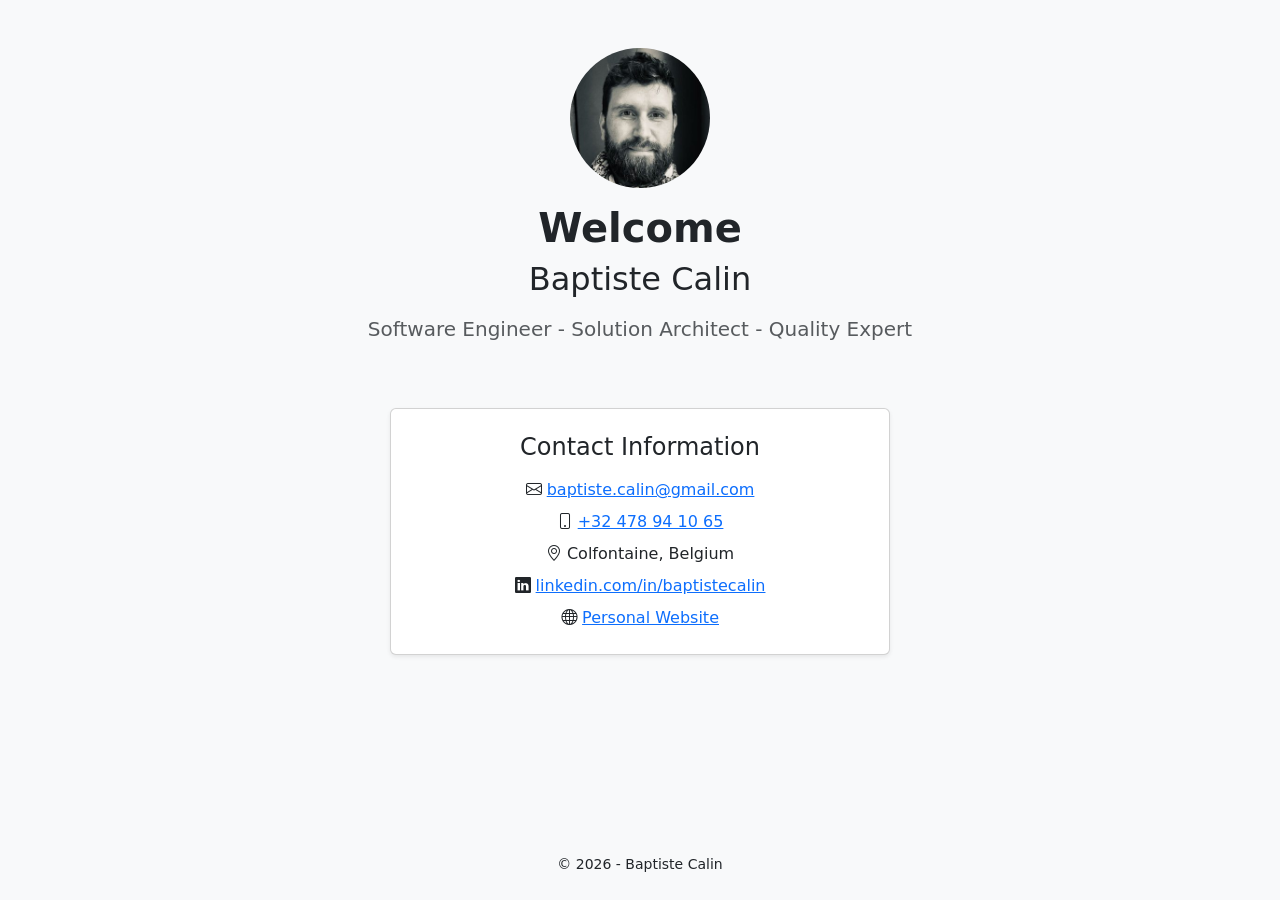
==== index-2.html @ 8c0a4436 "Reset web site" ====
<!DOCTYPE html>
<html lang="en">
  <head>
    <meta charset="UTF-8" />
    <title>Welcome - Baptiste Calin</title>
    <meta name="viewport" content="width=device-width, initial-scale=1" />

    <!-- Bootstrap CSS -->
    <link
      href="https://cdn.jsdelivr.net/npm/bootstrap@5.3.2/dist/css/bootstrap.min.css"
      rel="stylesheet"
    />

    <!-- Bootstrap Icons -->
    <link
      rel="stylesheet"
      href="https://cdn.jsdelivr.net/npm/bootstrap-icons@1.13.1/font/bootstrap-icons.min.css"
    />
  </head>

  <body class="bg-light d-flex flex-column min-vh-100">

    <!-- HEADER -->
    <header class="container text-center py-5">
      <img
        src="images/photo_profile-300x300.jpg"
        alt="Profile photo"
        class="rounded-circle mb-3"
        width="140"
        height="140"
      />

      <h1 class="fw-bold">Welcome</h1>
      <h2 class="mb-3">Baptiste Calin</h2>
      <p class="lead text-muted">
        Software Engineer - Solution Architect - Quality Expert
      </p>
    </header>

    <!-- CONTACT -->
    <main class="container text-center">
      <div class="card shadow-sm p-4 mx-auto" style="max-width: 500px;">
        <h4 class="mb-3">Contact Information</h4>

        <p class="mb-2">
          <i class="bi bi-envelope"></i>
          <a href="mailto:baptiste.calin@gmail.com">
            baptiste.calin@gmail.com
          </a>
        </p>

        <p class="mb-2">
          <i class="bi bi-phone"></i>
          <a href="tel:+32478941065">+32 478 94 10 65</a>
        </p>

        <p class="mb-2">
          <i class="bi bi-geo-alt"></i>
          Colfontaine, Belgium
        </p>

        <p class="mb-2">
          <i class="bi bi-linkedin"></i>
          <a
            href="https://www.linkedin.com/in/baptistecalin"
            target="_blank"
          >
            linkedin.com/in/baptistecalin
          </a>
        </p>

        <p class="mb-0">
          <i class="bi bi-globe"></i>
          <a href="https://baptistecalin.github.io" target="_blank">
            Personal Website
          </a>
        </p>
      </div>
    </main>

    <!-- FOOTER -->
    <footer class="text-center py-4 mt-auto">
      <small>&copy; 2026 - Baptiste Calin</small>
    </footer>

  </body>
</html>
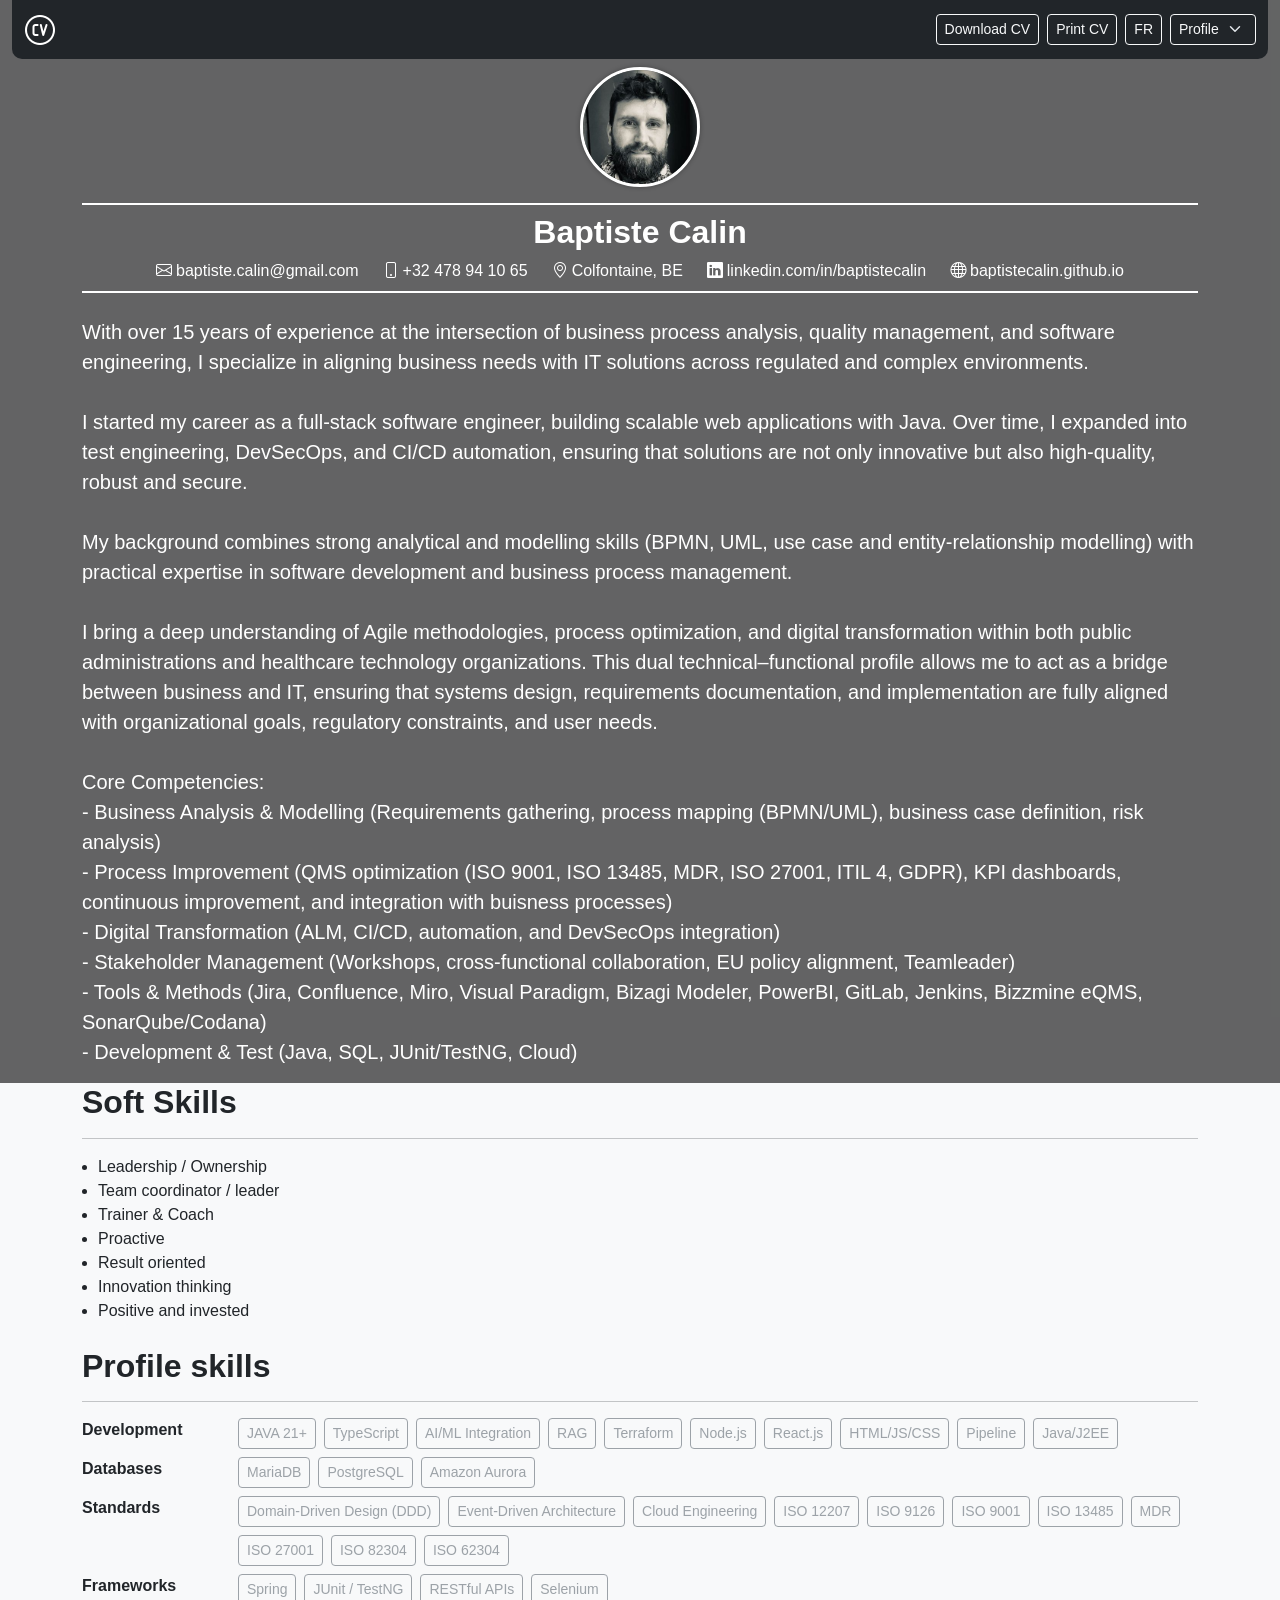
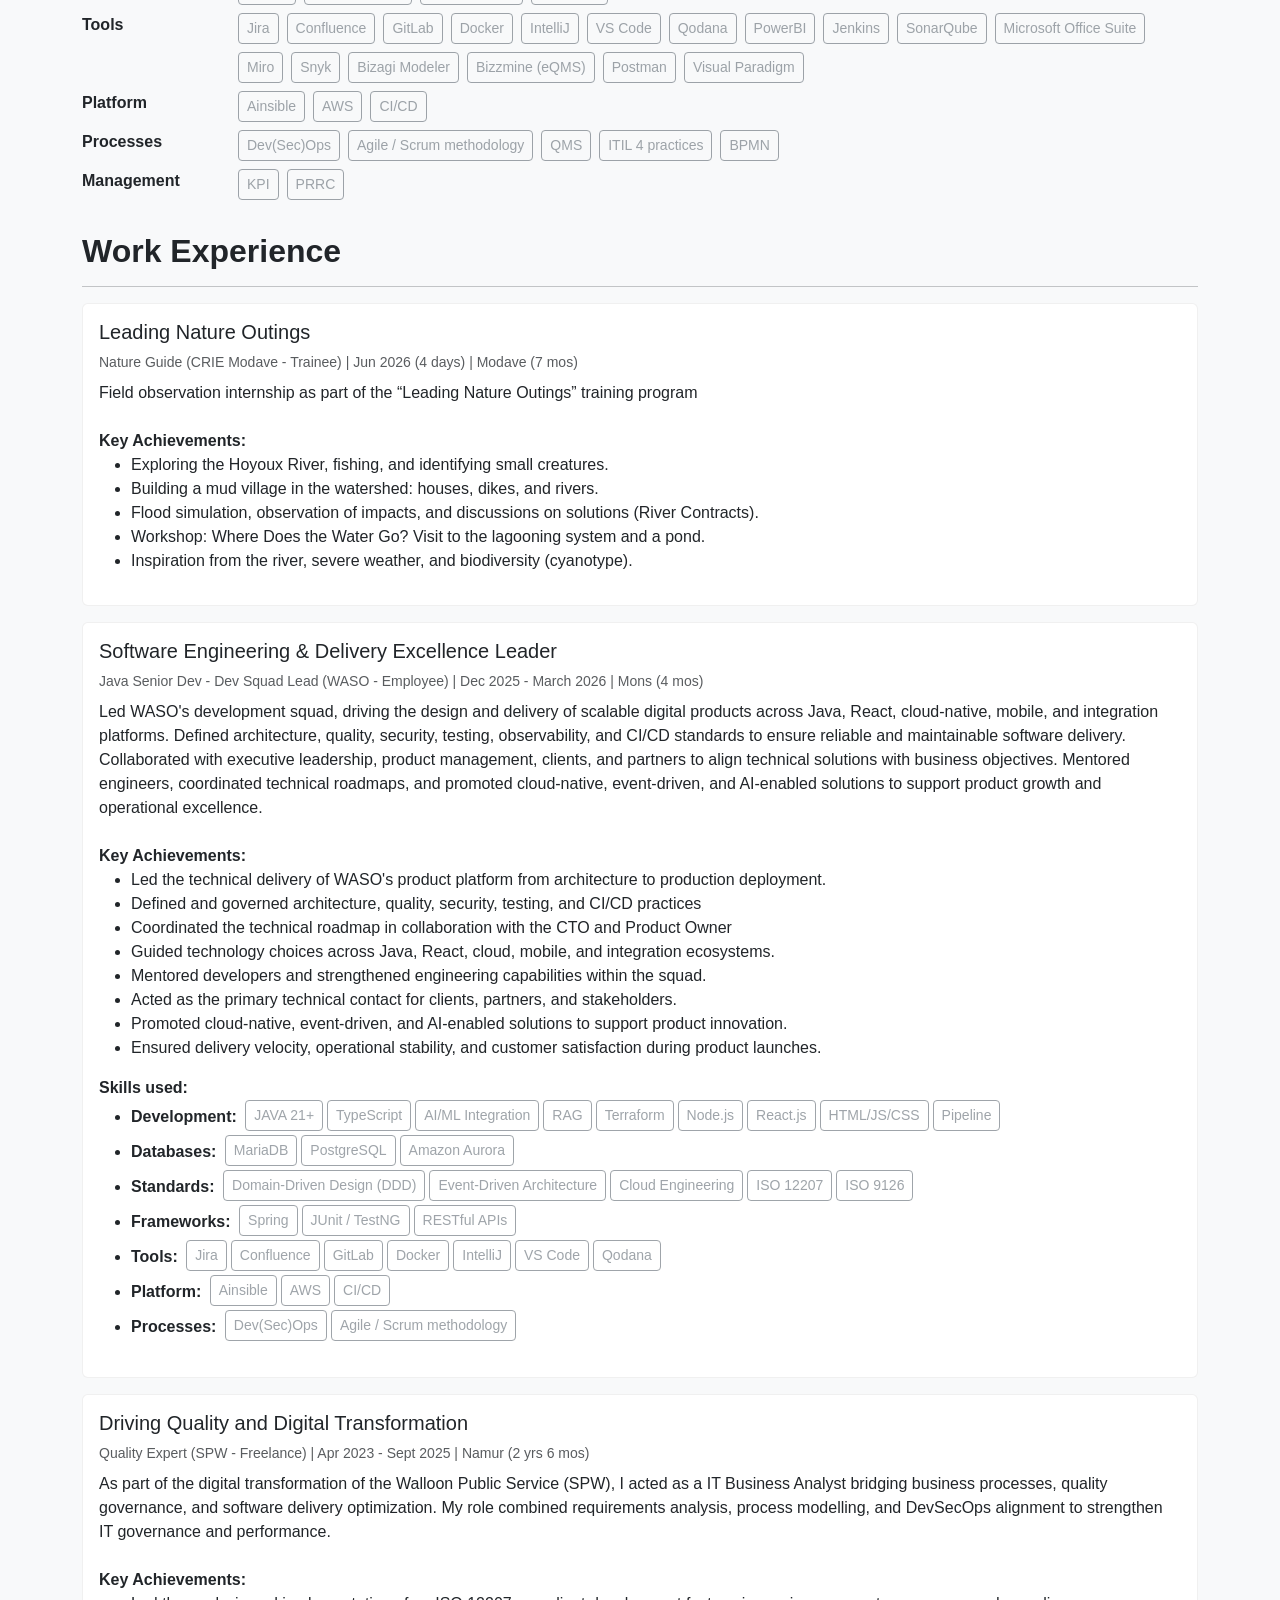
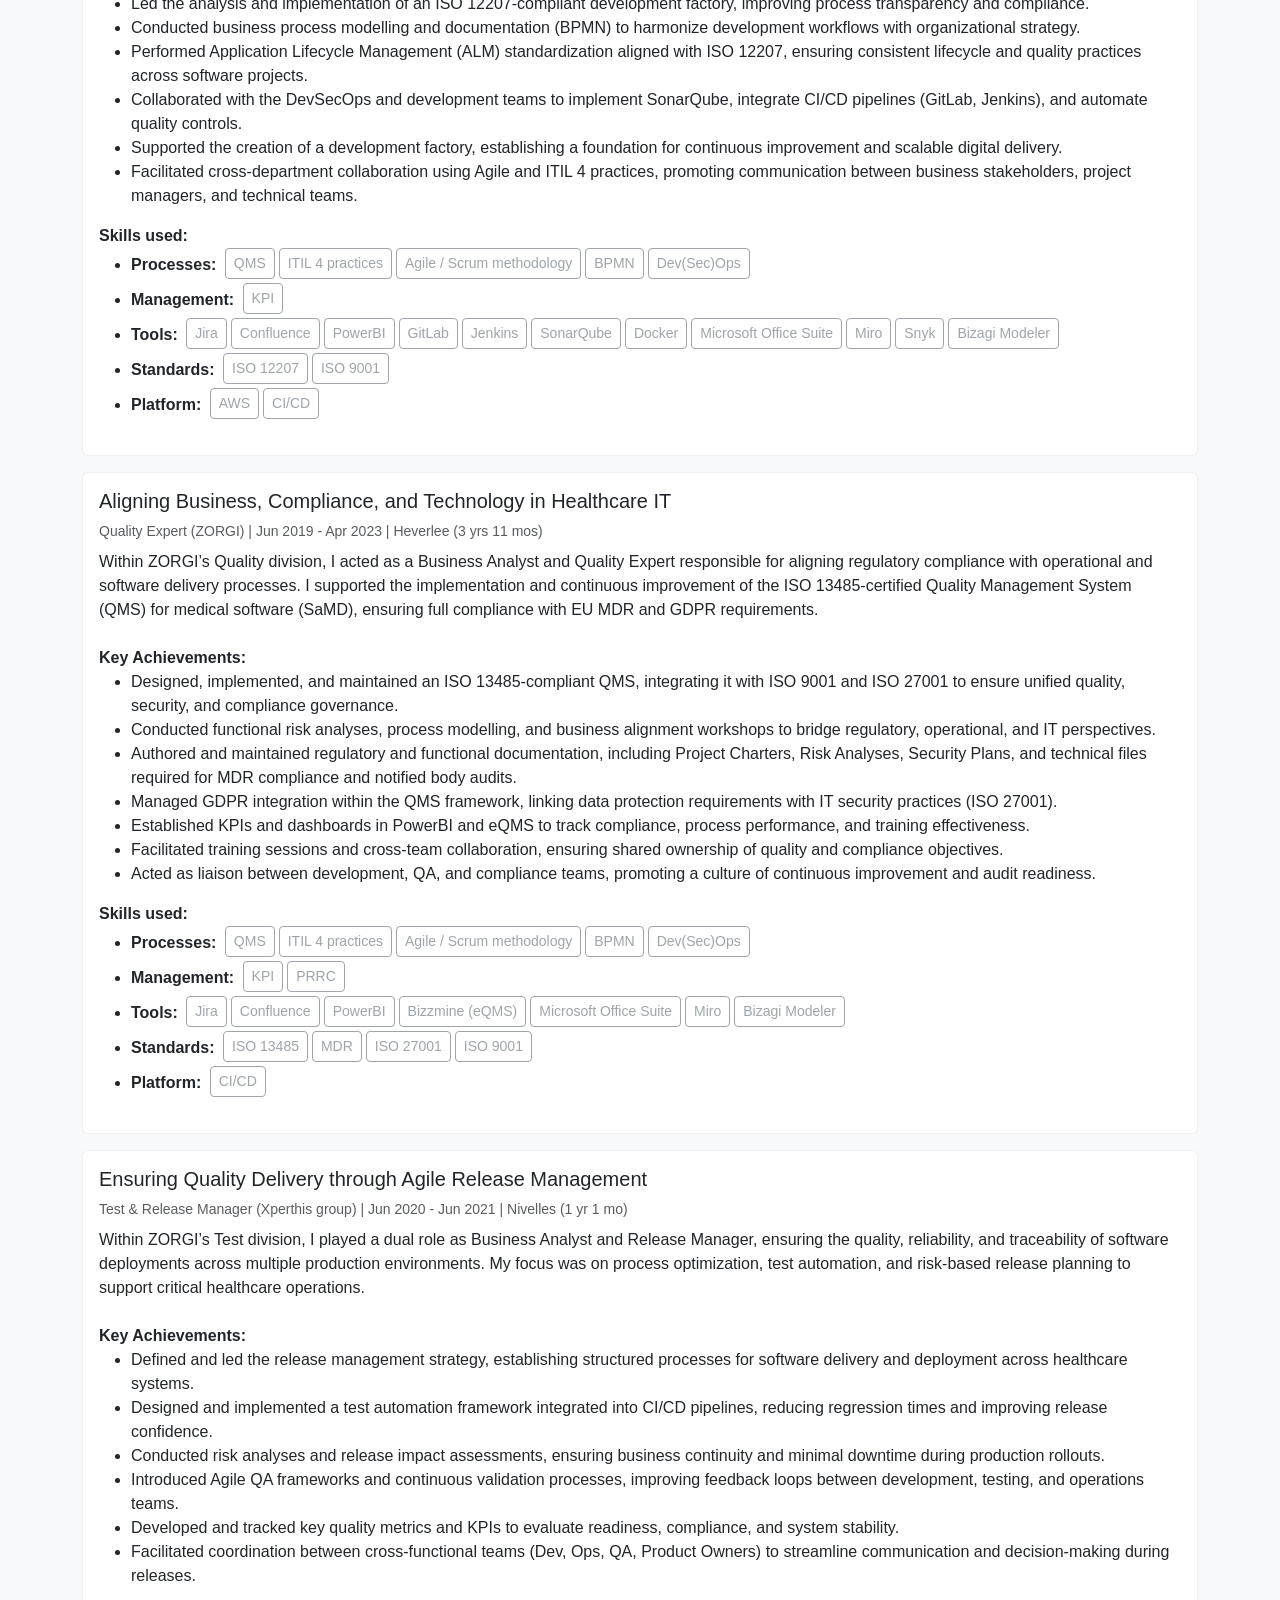
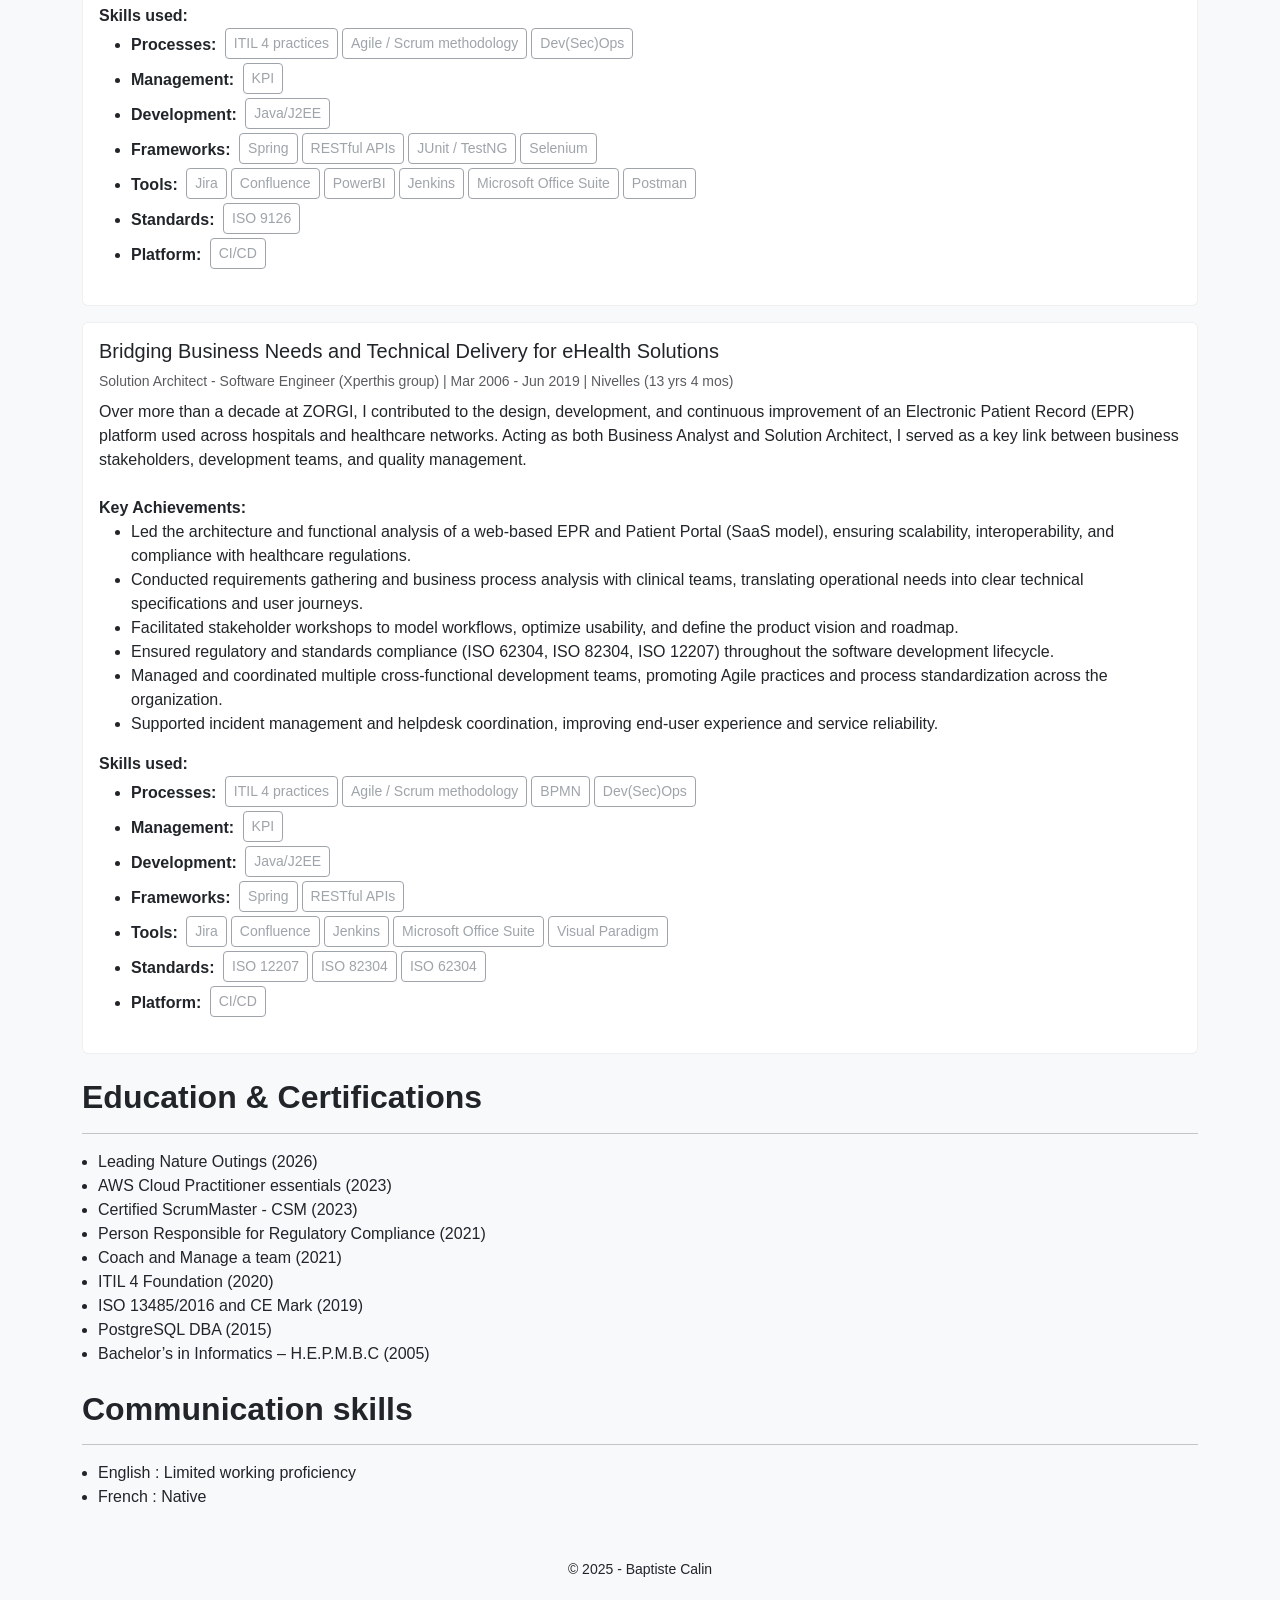
==== commit 3b30b461: "new version" ====
--- a/index-2.html
+++ b/index-2.html
@@ -2,8 +2,11 @@
 <html lang="en">
   <head>
     <meta charset="UTF-8" />
-    <title>Welcome - Baptiste Calin</title>
+    <title>Baptiste Calin - CV</title>
     <meta name="viewport" content="width=device-width, initial-scale=1" />
+
+    <!-- Favicon -->
+    <link rel="icon" type="image/png" href="images/favicon-16.png" />
 
     <!-- Bootstrap CSS -->
     <link
@@ -16,72 +19,171 @@
       rel="stylesheet"
       href="https://cdn.jsdelivr.net/npm/bootstrap-icons@1.13.1/font/bootstrap-icons.min.css"
     />
+
+    <!-- Custom CSS -->
+    <link rel="stylesheet" href="style.css" />
   </head>
+  <body class="bg-light">
+    <!-- ===================================
+       HEADER
+    =================================== -->
+    <header class="container-fluid text-center text-white header-bg">
+      <!-- Navbar -->
+      <nav
+        class="navbar navbar-expand-lg bg-dark sticky-top mb-2"
+        data-bs-theme="dark"
+      >
+        <div class="container-fluid">
+          <!-- Logo -->
+          <a class="navbar-brand" href="#">
+            <img
+              src="images/logo.png"
+              alt="Baptiste Calin Logo"
+              class="navbar-logo"
+            />
+          </a>
 
-  <body class="bg-light d-flex flex-column min-vh-100">
+          <!-- Action buttons -->
+          <div class="d-flex">
+            <button
+              id="downloadBtn"
+              class="btn btn-outline-light btn-sm me-2"
+              aria-label="Download CV"
+            ></button>
+            <button
+              id="printCV"
+              class="btn btn-outline-light btn-sm me-2"
+              aria-label="Print CV"
+            ></button>
+            <button
+              id="langToggle"
+              class="btn btn-outline-light btn-sm me-2"
+              aria-label="Change language"
+            ></button>
+            <select
+              id="profileToggle"
+              class="w-auto form-select form-select-sm bg-dark text-light border-light"
+              aria-label="Toggle profile"
+            >
+              <!-- <option value="software">Software</option> -->
+              <!-- <option value="quality">Quality</option>
+              <option value="software-quality">Software & Quality</option>
+              <option value="business-analyst">Business Analyst</option> -->
+              <option value="all">All</option>
+              <!-- <option value="test-manager">Test Manager</option> -->
+              <!-- <option value="project-manager">Project Manager</option> -->
+            </select>
+          </div>
+        </div>
+      </nav>
 
-    <!-- HEADER -->
-    <header class="container text-center py-5">
-      <img
-        src="images/photo_profile-300x300.jpg"
-        alt="Profile photo"
-        class="rounded-circle mb-3"
-        width="140"
-        height="140"
-      />
+      <!-- Profile -->
+      <div class="container d-flex flex-column align-items-center">
+        <!-- Profile photo -->
+        <img
+          src="images/photo_profile-300x300.jpg"
+          alt="Profile photo of Baptiste Calin"
+          class="rounded-circle profile-photo mb-3"
+        />
 
-      <h1 class="fw-bold">Welcome</h1>
-      <h2 class="mb-3">Baptiste Calin</h2>
-      <p class="lead text-muted">
-        Software Engineer - Solution Architect - Quality Expert
-      </p>
+        <!-- Personal Info -->
+        <div class="personal-info text-center mb-3 py-2 w-100">
+          <h2 class="mb-2">Baptiste Calin</h2>
+          <h4 id="freelancer" style="display: none"></h4>
+          <div class="d-flex flex-wrap justify-content-center gap-4">
+            <span>
+              <i class="bi bi-envelope"></i>
+              <a href="mailto:baptiste.calin@gmail.com"
+                >baptiste.calin@gmail.com</a
+              >
+            </span>
+            <span>
+              <i class="bi bi-phone"></i>
+              <a href="tel:+32478941065">+32 478 94 10 65</a>
+            </span>
+            <span> <i class="bi bi-geo-alt"></i> Colfontaine, BE </span>
+            <span>
+              <i class="bi bi-linkedin"></i>
+              <a
+                href="https://www.linkedin.com/in/baptistecalin"
+                target="_blank"
+                rel="noopener"
+              >
+                linkedin.com/in/baptistecalin
+              </a>
+            </span>
+            <span id="websiteInfo">
+              <i class="bi bi-globe"></i>
+              <a
+                href="https://baptistecalin.github.io"
+                target="_blank"
+                rel="noopener"
+              >
+                baptistecalin.github.io
+              </a>
+            </span>
+          </div>
+        </div>
+
+        <!-- Summary -->
+        <div class="text-center">
+          <h1 id="profileTitle" class="fw-bold"></h1>
+          <span id="profileSummary" class="lead text-start d-block pb-3"></span>
+        </div>
+      </div>
     </header>
 
-    <!-- CONTACT -->
-    <main class="container text-center">
-      <div class="card shadow-sm p-4 mx-auto" style="max-width: 500px;">
-        <h4 class="mb-3">Contact Information</h4>
+    <!-- ===================================
+       MAIN CONTENT
+    =================================== -->
+    <main class="container">
+      <!-- Soft Skills -->
+      <section class="mb-4 break">
+        <h2 id="softSkillsTitle"></h2>
+        <hr class="section-divider" />
+        <ul id="softSkillsList" class="list-group list-group-flush"></ul>
+      </section>
 
-        <p class="mb-2">
-          <i class="bi bi-envelope"></i>
-          <a href="mailto:baptiste.calin@gmail.com">
-            baptiste.calin@gmail.com
-          </a>
-        </p>
+      <!-- Skills -->
+      <section class="mb-4">
+        <h2 id="skillsTitle"></h2>
+        <hr class="section-divider" />
+        <ul id="skillsList" class="list-group"></ul>
+      </section>
 
-        <p class="mb-2">
-          <i class="bi bi-phone"></i>
-          <a href="tel:+32478941065">+32 478 94 10 65</a>
-        </p>
+      <!-- Experience -->
+      <section class="mb-4">
+        <h2 id="experienceTitle"></h2>
+        <hr class="section-divider" />
+        <div id="experienceList"></div>
+      </section>
 
-        <p class="mb-2">
-          <i class="bi bi-geo-alt"></i>
-          Colfontaine, Belgium
-        </p>
+      <!-- Education -->
+      <section class="mb-4">
+        <h2 id="educationTitle"></h2>
+        <hr class="section-divider" />
+        <ul id="educationList" class="list-group"></ul>
+      </section>
 
-        <p class="mb-2">
-          <i class="bi bi-linkedin"></i>
-          <a
-            href="https://www.linkedin.com/in/baptistecalin"
-            target="_blank"
-          >
-            linkedin.com/in/baptistecalin
-          </a>
-        </p>
-
-        <p class="mb-0">
-          <i class="bi bi-globe"></i>
-          <a href="https://baptistecalin.github.io" target="_blank">
-            Personal Website
-          </a>
-        </p>
-      </div>
+      <!-- Communication -->
+      <section class="mb-4">
+        <h2 id="communicationTitle"></h2>
+        <hr class="section-divider" />
+        <ul id="communicationList" class="list-group"></ul>
+      </section>
     </main>
 
-    <!-- FOOTER -->
-    <footer class="text-center py-4 mt-auto">
-      <small>&copy; 2026 - Baptiste Calin</small>
+    <!-- ===================================
+       FOOTER
+    =================================== -->
+    <footer class="text-center py-4">
+      <small>&copy; 2025 - Baptiste Calin</small>
     </footer>
 
+    <!-- Bootstrap JS -->
+    <script src="https://cdn.jsdelivr.net/npm/bootstrap@5.3.2/dist/js/bootstrap.bundle.min.js"></script>
+
+    <!-- Custom JS -->
+    <script src="script.js"></script>
   </body>
 </html>
--- a/style.css
+++ b/style.css
@@ -0,0 +1,227 @@
+/* ===================================
+   RESET & BASE STYLES
+=================================== */
+* {
+  margin: 0;
+  padding: 0;
+  box-sizing: border-box;
+}
+
+body {
+  font-family: Arial, Helvetica, sans-serif;
+}
+
+h1,
+h2,
+h3 {
+  font-weight: 700;
+}
+
+/* ===================================
+   HEADER
+=================================== */
+.header-bg {
+  background: url("images/header-bg.png") center/cover no-repeat;
+  position: relative;
+}
+
+.header-bg::before {
+  content: "";
+  position: absolute;
+  inset: 0;
+  background-color: rgba(0, 0, 0, 0.6);
+}
+
+.header-bg .container {
+  position: relative;
+  z-index: 1;
+}
+
+/* ===================================
+   NAVIGATION
+=================================== */
+nav {
+  border-radius: 0 0 10px 10px;
+}
+
+.navbar-logo {
+  filter: brightness(0) invert(1);
+}
+
+/* ===================================
+   PERSONAL INFORMATION
+=================================== */
+.profile-photo {
+  width: 120px;
+  height: 120px;
+  object-fit: cover;
+  border: 3px solid #fff;
+  box-shadow: 0 0 5px rgba(0, 0, 0, 0.3);
+}
+
+.personal-info {
+  border-top: 2px solid white;
+  border-bottom: 2px solid white;
+  padding: 1rem 0;
+}
+
+.personal-info h2 {
+  margin-bottom: 0.5rem;
+}
+
+.personal-info span {
+  display: inline-flex;
+  align-items: center;
+  gap: 0.25rem;
+}
+
+.personal-info p {
+  margin-bottom: 0.3rem;
+  font-size: 0.95rem;
+}
+
+.personal-info a {
+  color: #fff;
+  text-decoration: none;
+}
+
+.personal-info a:hover {
+  text-decoration: underline;
+}
+
+/* ===================================
+   CARDS
+=================================== */
+.card {
+  border: 1px solid rgba(0, 0, 0, 0.06);
+}
+
+/* ===================================
+   PRINT STYLES
+=================================== */
+@media print {
+  body {
+    background: #fff !important;
+    color: #000 !important;
+    font-size: 11pt !important;
+    -webkit-print-color-adjust: exact;
+  }
+
+  h1 {
+    font-size: 18pt !important;
+  }
+  h2 {
+    font-size: 14pt !important;
+  }
+  span,
+  .card p {
+    font-size: 10pt !important;
+  }
+
+  h1,
+  h2,
+  h3 {
+    color: #000 !important;
+    page-break-inside: avoid;
+  }
+
+  /* Header */
+  .header-bg {
+    background: none !important;
+    color: #000 !important;
+    padding: 0 !important;
+    font-size: 1em;
+  }
+  .header-bg::before {
+    display: none !important;
+  }
+  .personal-info {
+    border-top: 2px solid black !important;
+    border-bottom: 2px solid black !important;
+    padding: 0.5rem 0 !important;
+  }
+  .personal-info a {
+    color: #000 !important;
+    text-decoration: none !important;
+  }
+
+  /* Hide unnecessary sections */
+  .navbar,
+  footer {
+    display: none !important;
+  }
+
+  /* Cards */
+  .card {
+    box-shadow: none !important;
+    border: 1px solid #000 !important;
+    break-inside: avoid;
+  }
+  .card-body {
+    padding: 0.25rem !important;
+  }
+  .card,
+  .card-body,
+  ul,
+  li,
+  p {
+    page-break-inside: avoid;
+  }
+
+  /* Lists */
+  .list-group-item {
+    border: none !important;
+    padding-left: 0 !important;
+    color: #000 !important;
+  }
+
+  /* Links */
+  a {
+    color: #000 !important;
+    text-decoration: none !important;
+  }
+
+  /* Sections */
+  .break {
+    break-inside: avoid;
+    page-break-after: always;
+  }
+
+  /* Utility resets */
+  .bg-light,
+  .bg-dark,
+  .bg-primary,
+  .bg-secondary {
+    background: none !important;
+    color: #000 !important;
+  }
+
+  .shadow,
+  .shadow-sm,
+  .shadow-lg {
+    box-shadow: none !important;
+  }
+
+  /* Columns */
+  .col-md-4,
+  .col-sm-6 {
+    float: none !important;
+    width: 100% !important;
+    margin-bottom: 10px !important;
+  }
+
+  /* Buttons simplified */
+  .btn {
+    all: unset !important;
+    display: inline !important;
+    font-size: 0.9rem !important;
+    color: #000 !important;
+    font-weight: normal !important;
+  }
+  .btn::after {
+    content: ", ";
+  }
+  .btn:last-child::after {
+    content: "";
+  }
+}
